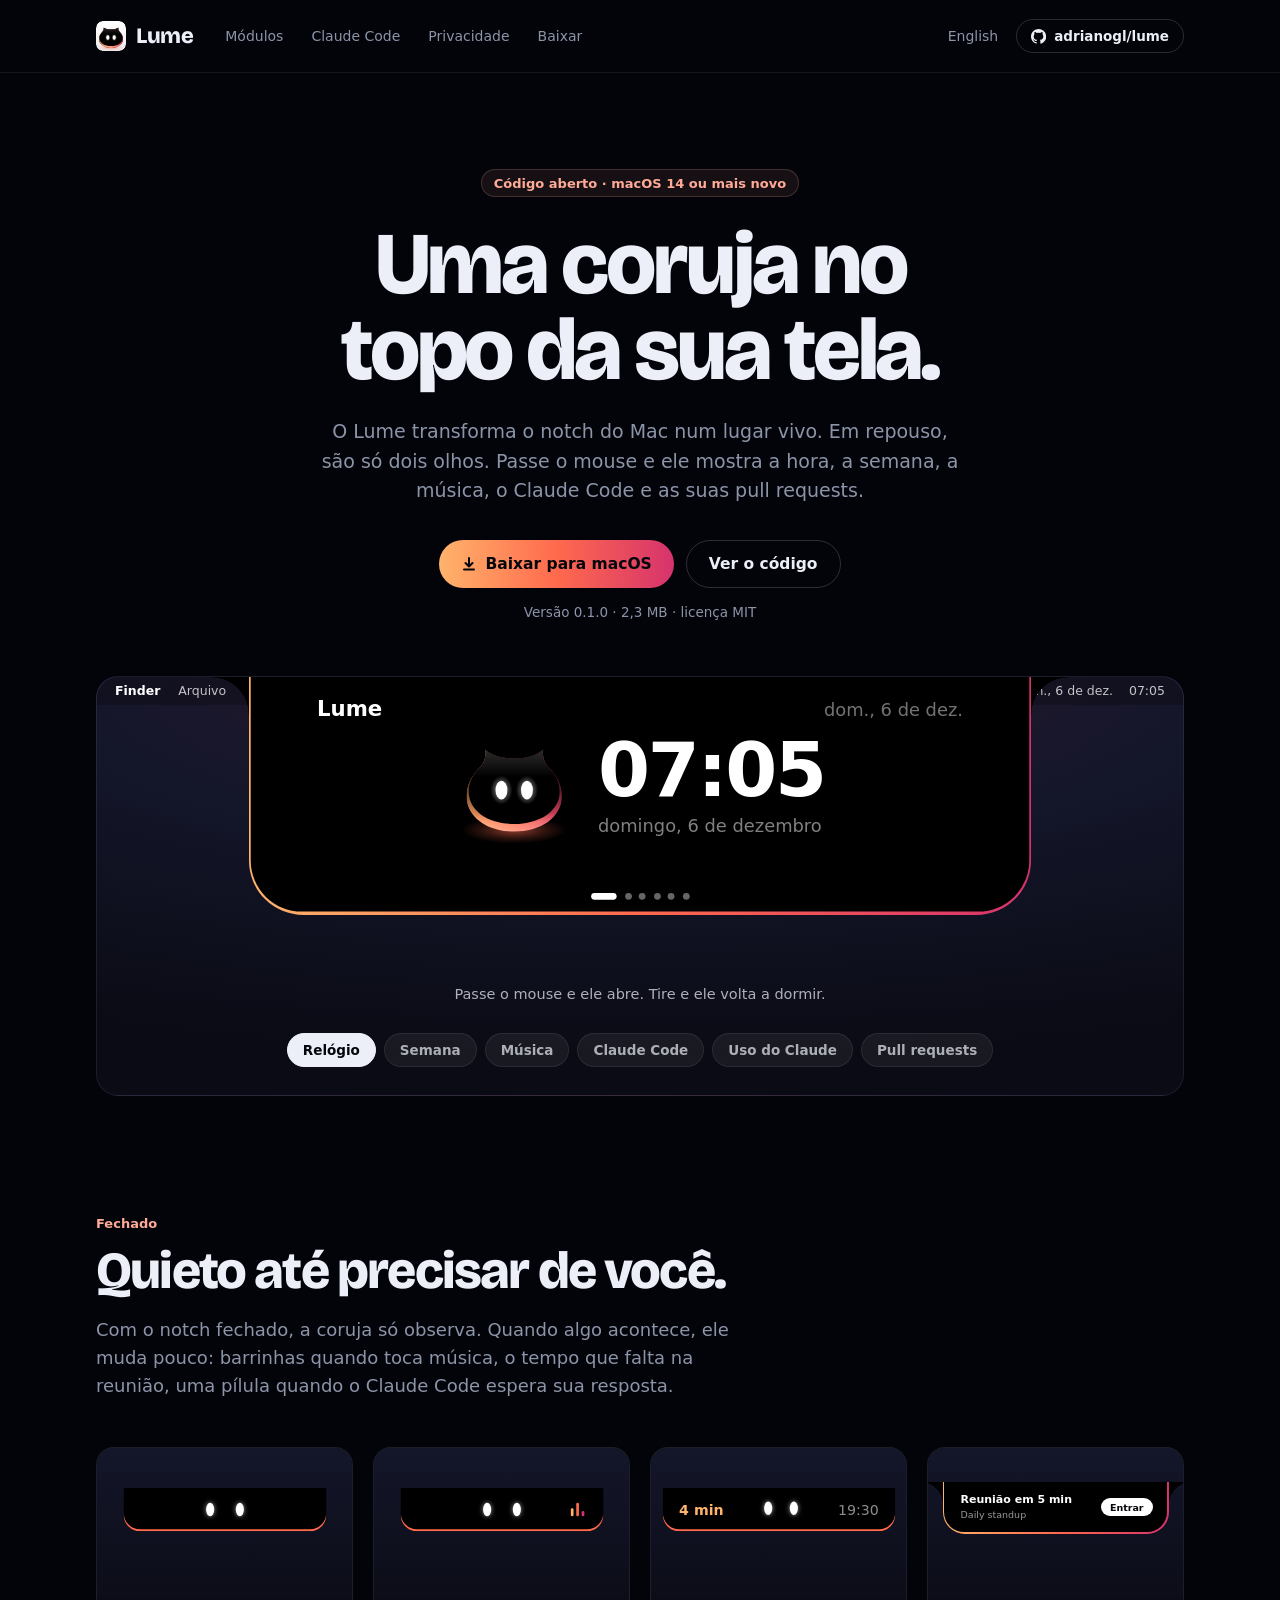
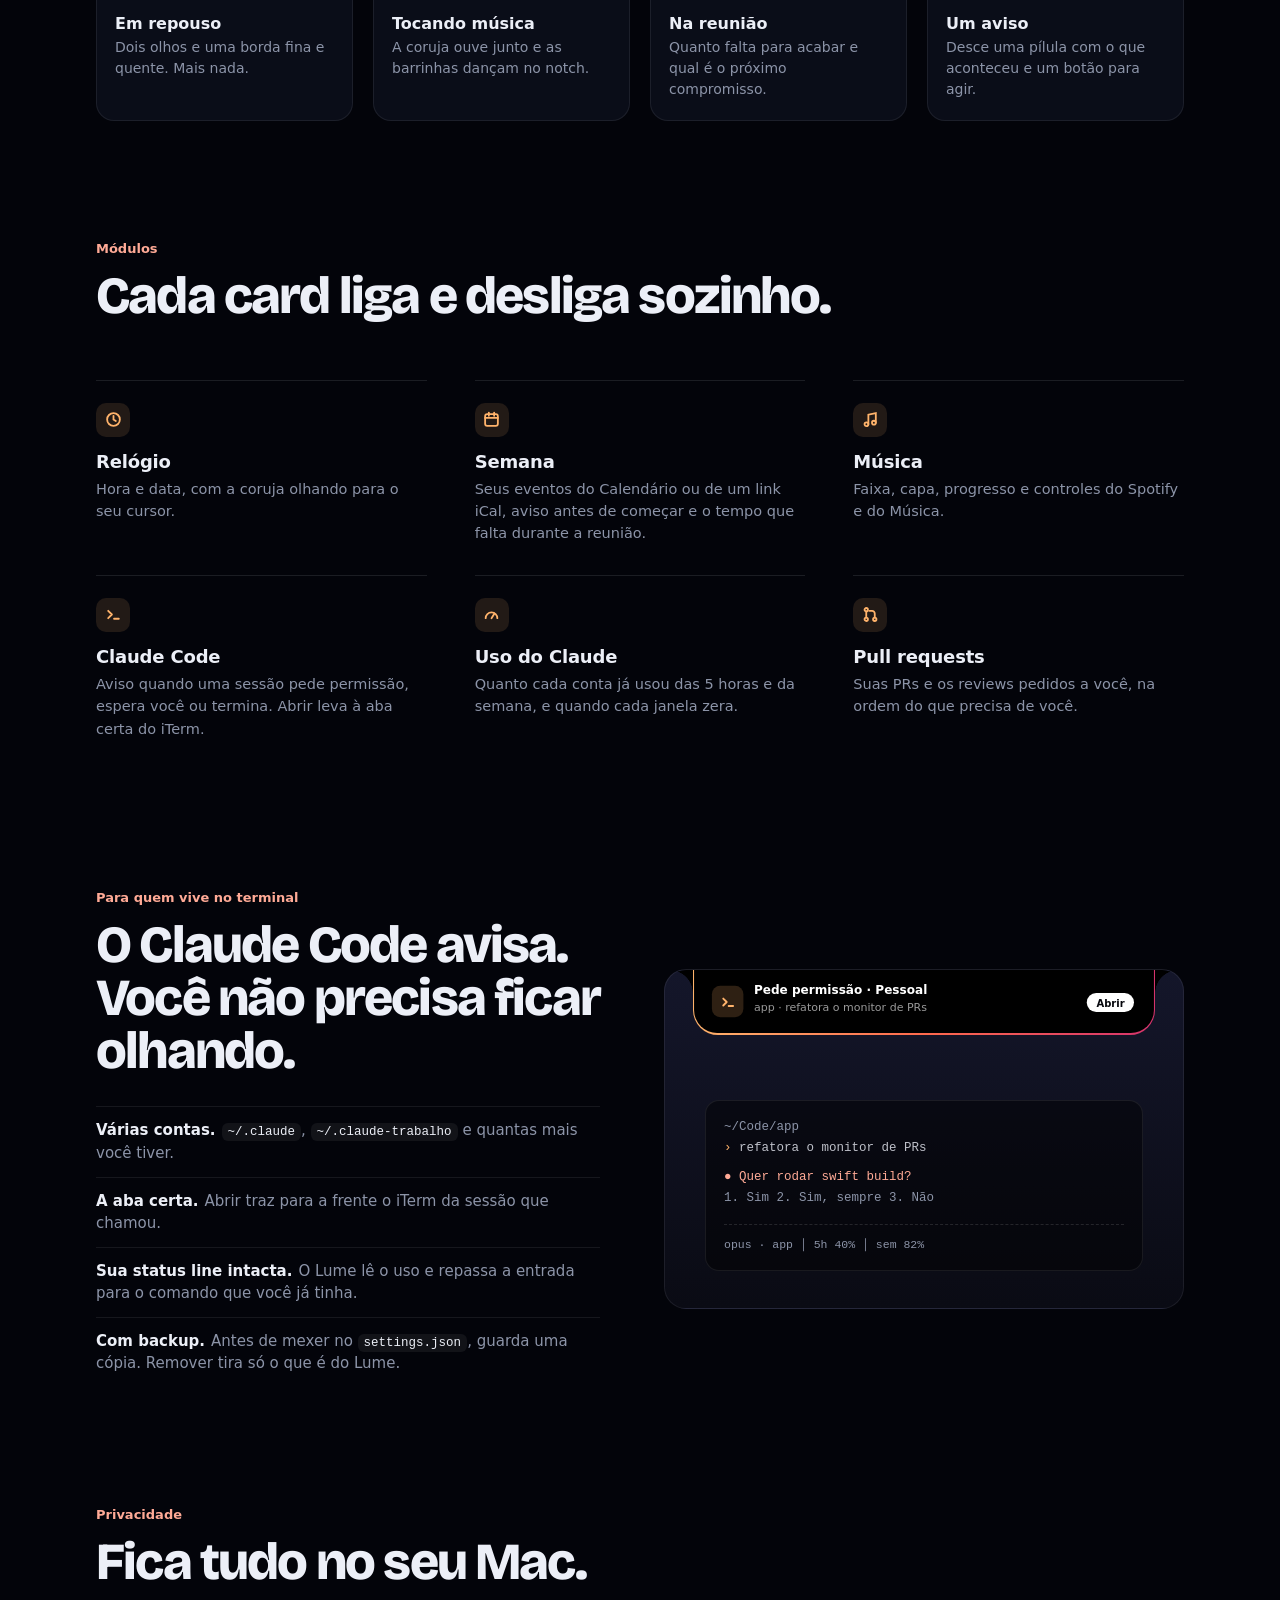
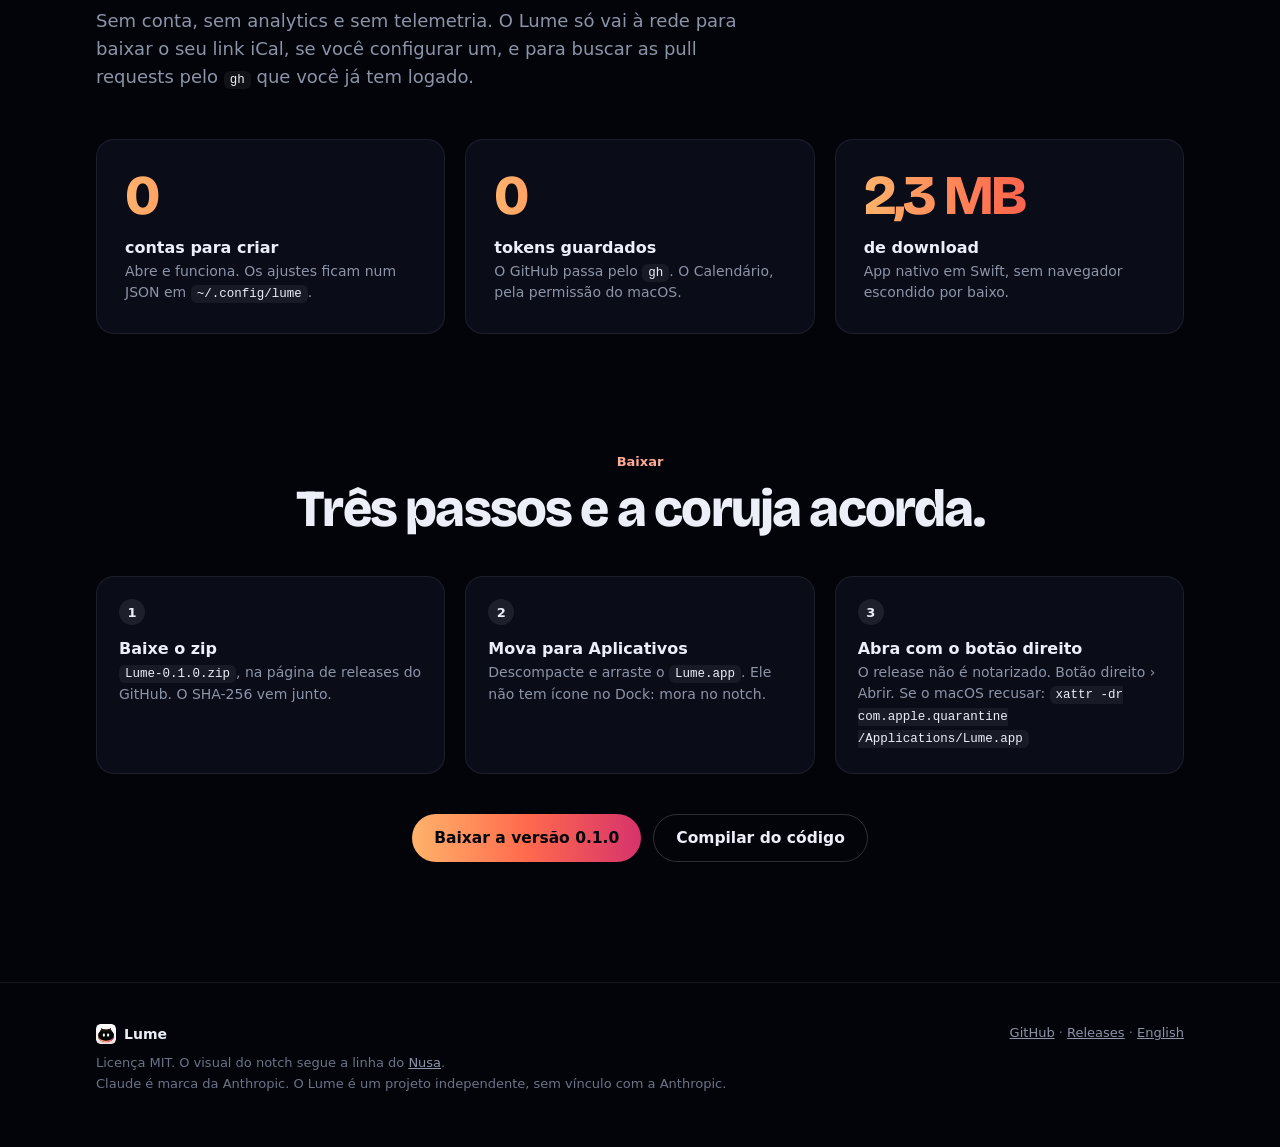
==== site/index.html @ 87adcc66 "feat(site): adiciona landing page em português e inglês no github pages" ====
<!doctype html>
<html lang="pt-BR">
<head>
<meta charset="utf-8">
<meta name="viewport" content="width=device-width, initial-scale=1">
<title>Lume · uma coruja no notch do Mac</title>
<meta name="description" content="O Lume transforma o notch do Mac num lugar vivo: hora, semana, música, avisos do Claude Code e pull requests. Código aberto, para macOS 14 ou mais novo.">
<meta name="theme-color" content="#03040a">
<meta property="og:title" content="Lume · uma coruja no notch do Mac">
<meta property="og:description" content="Hora, semana, música, Claude Code e pull requests no topo da tela. Código aberto.">
<meta property="og:type" content="website">
<link rel="alternate" hreflang="pt-BR" href="https://adrianogl.github.io/lume/">
<link rel="alternate" hreflang="en" href="https://adrianogl.github.io/lume/en/">
<link rel="icon" href="assets/icon.svg" type="image/svg+xml">
<link rel="apple-touch-icon" href="assets/apple-touch-icon.png">
<link rel="preconnect" href="https://fonts.googleapis.com">
<link rel="preconnect" href="https://fonts.gstatic.com" crossorigin>
<link href="https://fonts.googleapis.com/css2?family=Bricolage+Grotesque:opsz,wght@12..96,700;12..96,800&display=swap" rel="stylesheet">
<link rel="stylesheet" href="assets/style.css">
</head>
<body>

<header class="nav">
  <div class="wrap">
    <a class="brand" href="#top"><span class="mark"></span>Lume</a>
    <nav class="nav-links">
      <a href="#modulos">Módulos</a>
      <a href="#claude-code">Claude Code</a>
      <a href="#privacidade">Privacidade</a>
      <a href="#baixar">Baixar</a>
    </nav>
    <div class="nav-end">
      <a class="lang" href="en/" hreflang="en">English</a>
      <a class="gh" href="https://github.com/adrianogl/lume"><svg width="15" height="15" viewBox="0 0 16 16" fill="currentColor" aria-hidden="true"><path d="M8 0a8 8 0 0 0-2.53 15.59c.4.07.55-.17.55-.38v-1.33c-2.23.48-2.7-1.07-2.7-1.07-.36-.92-.89-1.17-.89-1.17-.73-.5.06-.49.06-.49.8.06 1.23.83 1.23.83.71 1.23 1.87.87 2.33.67.07-.52.28-.87.5-1.07-1.78-.2-3.65-.89-3.65-3.96 0-.87.31-1.59.83-2.15-.08-.2-.36-1.02.08-2.12 0 0 .67-.22 2.2.82a7.6 7.6 0 0 1 4 0c1.53-1.04 2.2-.82 2.2-.82.44 1.1.16 1.92.08 2.12.52.56.83 1.28.83 2.15 0 3.08-1.87 3.76-3.66 3.96.29.25.54.73.54 1.48v2.2c0 .21.15.46.55.38A8 8 0 0 0 8 0Z"/></svg><span>adrianogl/lume</span></a>
    </div>
  </div>
</header>

<main id="top">
  <section class="hero wrap">
    <p class="kick badge">Código aberto · macOS 14 ou mais novo</p>
    <h1 class="disp">Uma coruja no<br>topo da sua tela.</h1>
    <p class="lead">O Lume transforma o notch do Mac num lugar vivo. Em repouso, são só dois olhos. Passe o mouse e ele mostra a hora, a semana, a música, o Claude Code e as suas pull requests.</p>
    <div class="actions">
      <a class="btn main" href="https://github.com/adrianogl/lume/releases/download/v0.1.0/Lume-0.1.0.zip"><svg width="16" height="16" viewBox="0 0 16 16" fill="none" stroke="currentColor" stroke-width="2" stroke-linecap="round" stroke-linejoin="round" aria-hidden="true"><path d="M8 2v8.5M4.5 7 8 10.5 11.5 7M3 13.5h10"/></svg>Baixar para macOS</a>
      <a class="btn ghost" href="https://github.com/adrianogl/lume">Ver o código</a>
    </div>
    <p class="meta">Versão 0.1.0 · 2,3 MB · licença MIT</p>

    <div class="screen" data-screen>
      <div class="menubar" aria-hidden="true"><b>Finder</b><span>Arquivo</span><span>Editar</span><span>Visualizar</span><div class="end"><span data-date-short></span><span data-time></span></div></div>
      <div class="hold" aria-hidden="true">
        <div class="nt"><div class="in"></div>
          <div class="card" data-card="clock">
            <div class="hd">Lume<span class="side" data-date-short></span></div>
            <div class="body clock">
              <img src="assets/owl.svg" alt="">
              <div><div class="time" data-time>18:42</div><div class="date" data-date-long>quinta-feira, 26 de novembro</div></div>
            </div>
          </div>
          <div class="card" data-card="week">
            <div class="hd">Semana<span class="side">esta semana</span></div>
            <div class="body">
              <div class="days" data-week>
                <div>seg<b>23</b><s>•</s></div>
                <div>ter<b>24</b><s>••</s></div>
                <div>qua<b>25</b><s></s></div>
                <div class="today">qui<b>26</b><s>•••</s></div>
                <div>sex<b>27</b><s>•</s></div>
                <div>sáb<b>28</b><s></s></div>
                <div>dom<b>29</b><s></s></div>
              </div>
              <div class="event"><div><b>Daily standup</b><span>em 18 min · 19:00 – 19:15</span></div></div>
            </div>
          </div>
          <div class="card" data-card="music">
            <div class="body music">
              <div class="art"></div>
              <div class="info">
                <div class="title">Nome da faixa</div>
                <div class="who">Artista · Spotify</div>
                <div class="track"><div class="fill" style="width:42%"></div></div>
                <div class="times"><span>1:32</span><span>3:38</span></div>
                <div class="controls">
                  <svg width="12" height="12" viewBox="0 0 16 16" fill="#fff"><path d="M3 3h2v10H3zM14 3v10L6 8z"/></svg>
                  <svg width="15" height="15" viewBox="0 0 16 16" fill="#fff"><path d="M4 2.5h3v11H4zM9 2.5h3v11H9z"/></svg>
                  <svg width="12" height="12" viewBox="0 0 16 16" fill="#fff"><path d="M11 3h2v10h-2zM2 3v10l8-5z"/></svg>
                </div>
              </div>
            </div>
          </div>
          <div class="card" data-card="claude">
            <div class="hd">Claude Code<span class="side">2 avisos</span></div>
            <div class="body">
              <div class="row"><span class="led"></span><div class="grow"><b>Pediu permissão para rodar um comando</b><span>app · refatora o monitor · agora</span></div><span class="chipbtn">Abrir</span></div>
              <div class="row"><span class="led done"></span><div class="grow"><b>Terminou</b><span>site · ajusta o hero · há 4 min</span></div><span class="chipbtn soft">Abrir</span></div>
            </div>
          </div>
          <div class="card" data-card="usage">
            <div class="hd">Uso do Claude<span class="side">há 1 min</span></div>
            <div class="body">
              <div class="account">Pessoal</div>
              <div class="bars">
                <div class="bar"><div class="lbl"><span>5 horas · zera 21:00</span><b>40%</b></div><div class="track"><div class="fill" style="width:40%"></div></div></div>
                <div class="bar"><div class="lbl"><span>Semana · zera ter</span><b>82%</b></div><div class="track"><div class="fill hot" style="width:82%"></div></div></div>
              </div>
              <div class="account">Trabalho</div>
              <div class="bars">
                <div class="bar"><div class="lbl"><span>5 horas · zera 19:40</span><b>16%</b></div><div class="track"><div class="fill" style="width:16%"></div></div></div>
                <div class="bar"><div class="lbl"><span>Semana · zera qua</span><b>5%</b></div><div class="track"><div class="fill" style="width:5%"></div></div></div>
              </div>
            </div>
          </div>
          <div class="card" data-card="prs">
            <div class="hd">Pull requests<span class="side">2 precisam de você</span></div>
            <div class="body">
              <div class="row pr"><div class="top"><span class="tag">CI falhou</span><b>Adiciona cache no feed</b><span class="ago">há 12 min</span></div><span>#482 · feat/cache → main · +184 −22</span></div>
              <div class="row pr"><div class="top"><span class="tag ok">Pronta para merge</span><b>Corrige fuso no calendário</b><span class="ago">há 1 h</span></div><span>#479 · fix/tz → main · 2 aprovações</span></div>
            </div>
          </div>
          <div class="dots"><i></i><i></i><i></i><i></i><i></i><i></i></div>
        </div>
      </div>
      <p class="caption" data-caption aria-live="polite"></p>
      <div class="chips">
        <button class="chip" type="button" data-page="clock" data-caption="Passe o mouse e ele abre. Tire e ele volta a dormir.">Relógio</button>
        <button class="chip" type="button" data-page="week" data-caption="Os eventos da semana e o próximo compromisso.">Semana</button>
        <button class="chip" type="button" data-page="music" data-caption="Spotify ou Música, com capa e controles.">Música</button>
        <button class="chip" type="button" data-page="claude" data-caption="As sessões que pediram algo, com o atalho para a aba certa.">Claude Code</button>
        <button class="chip" type="button" data-page="usage" data-caption="Os limites de cada conta, direto da status line.">Uso do Claude</button>
        <button class="chip" type="button" data-page="prs" data-caption="O que precisa de você primeiro.">Pull requests</button>
      </div>
    </div>
  </section>

  <section class="section wrap">
    <p class="kick">Fechado</p>
    <h2 class="disp h2">Quieto até precisar de você.</h2>
    <p class="lead">Com o notch fechado, a coruja só observa. Quando algo acontece, ele muda pouco: barrinhas quando toca música, o tempo que falta na reunião, uma pílula quando o Claude Code espera sua resposta.</p>
    <div class="strip">
      <div class="tile"><div class="stage" aria-hidden="true"><div class="hold"><div class="closed" style="width:150px"><span class="eye"></span><span class="eye"></span></div></div></div><div class="text"><h3>Em repouso</h3><p>Dois olhos e uma borda fina e quente. Mais nada.</p></div></div>
      <div class="tile"><div class="stage" aria-hidden="true"><div class="hold"><div class="closed" style="width:150px"><span class="eye"></span><span class="eye"></span><span class="eq"><i></i><i></i><i></i></span></div></div></div><div class="text"><h3>Tocando música</h3><p>A coruja ouve junto e as barrinhas dançam no notch.</p></div></div>
      <div class="tile"><div class="stage" aria-hidden="true"><div class="hold"><div class="closed meeting" style="width:172px"><span class="left">4 min</span><span><span class="eye"></span> <span class="eye" style="margin-left:10px"></span></span><span class="right">19:30</span></div></div></div><div class="text"><h3>Na reunião</h3><p>Quanto falta para acabar e qual é o próximo compromisso.</p></div></div>
      <div class="tile"><div class="stage" aria-hidden="true"><div class="hold small"><div class="nt mini-alert"><div class="in"></div><div class="txt"><b>Reunião em 5 min</b><span>Daily standup</span></div><div class="acts"><span class="chipbtn">Entrar</span></div></div></div></div><div class="text"><h3>Um aviso</h3><p>Desce uma pílula com o que aconteceu e um botão para agir.</p></div></div>
    </div>
  </section>

  <section class="section wrap" id="modulos">
    <p class="kick">Módulos</p>
    <h2 class="disp h2">Cada card liga e desliga sozinho.</h2>
    <div class="grid">
      <div><div class="ic"><svg width="17" height="17" viewBox="0 0 16 16" fill="none" stroke="#ffb36b" stroke-width="1.7" stroke-linecap="round" aria-hidden="true"><circle cx="8" cy="8" r="6"/><path d="M8 4.5V8l2.2 1.4"/></svg></div><h3>Relógio</h3><p>Hora e data, com a coruja olhando para o seu cursor.</p></div>
      <div><div class="ic"><svg width="17" height="17" viewBox="0 0 16 16" fill="none" stroke="#ffb36b" stroke-width="1.7" stroke-linecap="round" aria-hidden="true"><rect x="2" y="3" width="12" height="11" rx="2"/><path d="M2 6.5h12M5.5 1.5v3M10.5 1.5v3"/></svg></div><h3>Semana</h3><p>Seus eventos do Calendário ou de um link iCal, aviso antes de começar e o tempo que falta durante a reunião.</p></div>
      <div><div class="ic"><svg width="17" height="17" viewBox="0 0 16 16" fill="none" stroke="#ffb36b" stroke-width="1.7" stroke-linecap="round" aria-hidden="true"><path d="M6 12.5V3.5l7-1.5v9"/><circle cx="4.2" cy="12.5" r="1.8"/><circle cx="11.2" cy="11" r="1.8"/></svg></div><h3>Música</h3><p>Faixa, capa, progresso e controles do Spotify e do Música.</p></div>
      <div><div class="ic"><svg width="17" height="17" viewBox="0 0 16 16" fill="none" stroke="#ffb36b" stroke-width="1.7" stroke-linecap="round" stroke-linejoin="round" aria-hidden="true"><path d="M3 4.5 6.5 8 3 11.5M8.5 12h4.5"/></svg></div><h3>Claude Code</h3><p>Aviso quando uma sessão pede permissão, espera você ou termina. Abrir leva à aba certa do iTerm.</p></div>
      <div><div class="ic"><svg width="17" height="17" viewBox="0 0 16 16" fill="none" stroke="#ffb36b" stroke-width="1.7" stroke-linecap="round" aria-hidden="true"><path d="M2.5 11.5a5.5 5.5 0 1 1 11 0"/><path d="M8 11.5 10.8 7"/></svg></div><h3>Uso do Claude</h3><p>Quanto cada conta já usou das 5 horas e da semana, e quando cada janela zera.</p></div>
      <div><div class="ic"><svg width="17" height="17" viewBox="0 0 16 16" fill="none" stroke="#ffb36b" stroke-width="1.7" stroke-linecap="round" aria-hidden="true"><circle cx="4" cy="3.5" r="1.6"/><circle cx="4" cy="12.5" r="1.6"/><circle cx="12" cy="12.5" r="1.6"/><path d="M4 5.1v5.8M12 10.9V7a2.5 2.5 0 0 0-2.5-2.5H7"/></svg></div><h3>Pull requests</h3><p>Suas PRs e os reviews pedidos a você, na ordem do que precisa de você.</p></div>
    </div>
  </section>

  <section class="section wrap" id="claude-code">
    <div class="split">
      <div>
        <p class="kick">Para quem vive no terminal</p>
        <h2 class="disp h2">O Claude Code avisa. Você não precisa ficar olhando.</h2>
        <ul class="list">
          <li><b>Várias contas.</b><code>~/.claude</code>, <code>~/.claude-trabalho</code> e quantas mais você tiver.</li>
          <li><b>A aba certa.</b>Abrir traz para a frente o iTerm da sessão que chamou.</li>
          <li><b>Sua status line intacta.</b>O Lume lê o uso e repassa a entrada para o comando que você já tinha.</li>
          <li><b>Com backup.</b>Antes de mexer no <code>settings.json</code>, guarda uma cópia. Remover tira só o que é do Lume.</li>
        </ul>
      </div>
      <div class="panel" aria-hidden="true">
        <div class="hold">
          <div class="nt pill"><div class="in"></div>
            <div class="alert-icon"><svg width="15" height="15" viewBox="0 0 16 16" fill="none" stroke="#ffb36b" stroke-width="1.9" stroke-linecap="round" stroke-linejoin="round"><path d="M3 4.5 6.5 8 3 11.5M8.5 12h4.5"/></svg></div>
            <div class="alert-text"><b>Pede permissão · Pessoal</b><span>app · refatora o monitor de PRs</span></div>
            <div class="alert-act"><span class="chipbtn">Abrir</span></div>
          </div>
        </div>
        <div class="terminal">
          <div class="dim">~/Code/app</div>
          <div><span style="color:#ffb36b">›</span> refatora o monitor de PRs</div>
          <div class="ask">● Quer rodar swift build?</div>
          <div class="dim">  1. Sim   2. Sim, sempre   3. Não</div>
          <div class="status">opus · app  │  5h 40%  │  sem 82%</div>
        </div>
      </div>
    </div>
  </section>

  <section class="section wrap" id="privacidade">
    <p class="kick">Privacidade</p>
    <h2 class="disp h2">Fica tudo no seu Mac.</h2>
    <p class="lead">Sem conta, sem analytics e sem telemetria. O Lume só vai à rede para baixar o seu link iCal, se você configurar um, e para buscar as pull requests pelo <code>gh</code> que você já tem logado.</p>
    <div class="stats">
      <div class="stat"><div class="n">0</div><h3>contas para criar</h3><p>Abre e funciona. Os ajustes ficam num JSON em <code>~/.config/lume</code>.</p></div>
      <div class="stat"><div class="n">0</div><h3>tokens guardados</h3><p>O GitHub passa pelo <code>gh</code>. O Calendário, pela permissão do macOS.</p></div>
      <div class="stat"><div class="n">2,3 MB</div><h3>de download</h3><p>App nativo em Swift, sem navegador escondido por baixo.</p></div>
    </div>
  </section>

  <section class="section wrap download" id="baixar">
    <p class="kick">Baixar</p>
    <h2 class="disp h2">Três passos e a coruja acorda.</h2>
    <div class="steps">
      <div class="step"><div class="k">1</div><h3>Baixe o zip</h3><p><code>Lume-0.1.0.zip</code>, na página de releases do GitHub. O SHA-256 vem junto.</p></div>
      <div class="step"><div class="k">2</div><h3>Mova para Aplicativos</h3><p>Descompacte e arraste o <code>Lume.app</code>. Ele não tem ícone no Dock: mora no notch.</p></div>
      <div class="step"><div class="k">3</div><h3>Abra com o botão direito</h3><p>O release não é notarizado. Botão direito › Abrir. Se o macOS recusar: <code>xattr -dr com.apple.quarantine /Applications/Lume.app</code></p></div>
    </div>
    <div class="actions" style="margin-top:40px">
      <a class="btn main" href="https://github.com/adrianogl/lume/releases/download/v0.1.0/Lume-0.1.0.zip">Baixar a versão 0.1.0</a>
      <a class="btn ghost" href="https://github.com/adrianogl/lume/blob/main/README.pt-BR.md#compilar-do-código">Compilar do código</a>
    </div>
  </section>
</main>

<footer class="footer">
  <div class="wrap">
    <div>
      <div class="name"><span class="mark" style="--size:20px"></span>Lume</div>
      Licença MIT. O visual do notch segue a linha do <a href="https://rama2555.github.io/nusa/">Nusa</a>.<br>
      Claude é marca da Anthropic. O Lume é um projeto independente, sem vínculo com a Anthropic.
    </div>
    <div class="links"><a href="https://github.com/adrianogl/lume">GitHub</a> · <a href="https://github.com/adrianogl/lume/releases">Releases</a> · <a href="en/" hreflang="en">English</a></div>
  </div>
</footer>

<script src="assets/site.js"></script>
</body>
</html>
---- site/assets/style.css ----
:root {
  --bg: #03040a;
  --surface: #0a0d18;
  --line: rgba(236, 239, 247, .08);
  --text: #eceff7;
  --muted: #8c94a8;
  --faint: #6b7387;
  --amber: #ffb36b;
  --coral: #ff6a4d;
  --magenta: #d6336c;
  --peach: #ffaa96;
  --green: #7ee2a8;
  --rim: linear-gradient(90deg, var(--amber), var(--coral) 50%, var(--magenta));
  --display: 'Bricolage Grotesque', system-ui, sans-serif;
  --notch-scale: 1.7;
}

* { box-sizing: border-box; }

html { scroll-behavior: smooth; }

body {
  margin: 0;
  background: var(--bg);
  color: var(--text);
  font-family: -apple-system, 'SF Pro Text', system-ui, sans-serif;
  -webkit-font-smoothing: antialiased;
}

a { color: inherit; }

.wrap { max-width: 1280px; margin: 0 auto; padding-inline: 96px; }

.disp {
  margin: 0;
  font-family: var(--display);
  font-weight: 800;
  letter-spacing: -.035em;
}

.kick { margin: 0 0 14px; font-size: 13px; font-weight: 700; color: var(--peach); }

.h2 { font-size: 52px; line-height: 1.02; max-width: 16em; }

.lead { margin: 18px 0 0; font-size: 18px; line-height: 1.55; color: var(--muted); max-width: 36em; }

.mark {
  display: inline-block;
  flex: none;
  width: var(--size, 30px);
  height: var(--size, 30px);
  border-radius: 23%;
  background: url(icon.svg) center / cover;
}

.nav { border-bottom: 1px solid var(--line); }

.nav .wrap { display: flex; align-items: center; gap: 32px; height: 72px; }

.brand {
  display: flex;
  align-items: center;
  gap: 10px;
  font-family: var(--display);
  font-weight: 800;
  font-size: 22px;
  letter-spacing: -.02em;
  text-decoration: none;
}

.nav-links { display: flex; gap: 28px; }

.nav-links a, .nav .lang { font-size: 14px; color: var(--muted); text-decoration: none; }

.nav-links a:hover, .nav .lang:hover { color: var(--text); }

.nav-end { margin-left: auto; display: flex; align-items: center; gap: 18px; }

.gh {
  display: flex;
  align-items: center;
  gap: 8px;
  height: 34px;
  padding: 0 14px;
  border-radius: 999px;
  border: 1px solid rgba(236, 239, 247, .16);
  font-size: 13.5px;
  font-weight: 600;
  text-decoration: none;
}

.gh:hover { border-color: rgba(236, 239, 247, .35); }

.btn {
  display: inline-flex;
  align-items: center;
  gap: 8px;
  height: 48px;
  padding: 0 22px;
  border-radius: 999px;
  font-size: 15.5px;
  font-weight: 700;
  text-decoration: none;
  transition: transform .15s ease, border-color .15s ease;
}

.btn:hover { transform: translateY(-1px); }

.btn.main { background: var(--rim); color: #05060c; }

.btn.ghost { border: 1px solid rgba(236, 239, 247, .18); }

.btn.ghost:hover { border-color: rgba(236, 239, 247, .4); }

.hero { padding-top: 96px; text-align: center; }

.badge {
  display: inline-flex;
  align-items: center;
  height: 28px;
  padding: 0 12px;
  border-radius: 999px;
  background: rgba(255, 170, 150, .08);
  border: 1px solid rgba(255, 170, 150, .2);
}

.hero h1 { margin-top: 10px; font-size: 88px; line-height: .98; }

.hero .lead { margin: 24px auto 0; max-width: 34em; font-size: 19px; }

.actions { display: flex; justify-content: center; flex-wrap: wrap; gap: 12px; margin-top: 34px; }

.meta { margin: 16px 0 0; font-size: 13.5px; color: var(--muted); }

.screen {
  position: relative;
  margin: 56px auto 0;
  max-width: 1088px;
  height: 420px;
  border-radius: 22px;
  overflow: hidden;
  background: radial-gradient(120% 90% at 50% 0%, #2a1a2e 0%, #14162a 45%, #0a0b14 100%);
  border: 1px solid var(--line);
}

.menubar {
  position: absolute;
  inset: 0 0 auto;
  height: 28px;
  display: flex;
  align-items: center;
  gap: 18px;
  padding: 0 18px;
  font-size: 12.5px;
  color: rgba(255, 255, 255, .75);
  background: rgba(0, 0, 0, .25);
}

.menubar b { color: #fff; }

.menubar .end { margin-left: auto; display: flex; gap: 16px; font-variant-numeric: tabular-nums; }

.hold {
  position: absolute;
  left: 50%;
  top: 0;
  transform: translateX(-50%) scale(var(--scale, var(--notch-scale)));
  transform-origin: top center;
}

.nt {
  position: relative;
  width: 460px;
  height: 140px;
  border-radius: 0 0 32px 32px;
  background: var(--rim);
  font-size: 11px;
  color: #fff;
  text-align: left;
}

.nt::before, .nt::after { content: ""; position: absolute; top: 0; width: 22px; height: 22px; }

.nt::before { right: 100%; background: radial-gradient(circle at 0 100%, transparent 21.5px, #000 22px); }

.nt::after { left: 100%; background: radial-gradient(circle at 100% 100%, transparent 21.5px, #000 22px); }

.nt .in { position: absolute; left: 1.2px; right: 1.2px; top: 0; bottom: 2.5px; background: #000; border-radius: 0 0 30px 30px; }

.nt.pill { height: 60px; border-radius: 0 0 24px 24px; }

.nt.pill .in { border-radius: 0 0 22px 22px; }

.card { position: absolute; inset: 0; opacity: 0; transition: opacity .25s ease; pointer-events: none; }

.card.on { opacity: 1; }

.hd { position: absolute; left: 40px; right: 40px; top: 11px; display: flex; align-items: center; gap: 6px; font-size: 12.5px; font-weight: 600; }

.hd .side { margin-left: auto; font-size: 10.5px; font-weight: 500; color: rgba(255, 255, 255, .45); }

.body { position: absolute; left: 40px; right: 40px; top: 36px; }

.dots { position: absolute; left: 50%; bottom: 9px; transform: translateX(-50%); display: flex; gap: 4.5px; }

.dots i { display: block; width: 4px; height: 4px; border-radius: 2px; background: rgba(255, 255, 255, .4); transition: width .25s ease, background .25s ease; }

.dots i.on { width: 15px; background: #fff; }

.clock { display: flex; align-items: center; justify-content: center; gap: 14px; top: 28px; }

.clock img { width: 70px; height: 70px; }

.clock .time { font-size: 44px; font-weight: 700; letter-spacing: -.03em; line-height: 1; font-variant-numeric: tabular-nums; }

.clock .date { font-size: 10.5px; color: rgba(255, 255, 255, .5); margin-top: 4px; }

.days { display: grid; grid-template-columns: repeat(7, 1fr); gap: 4px; text-align: center; font-size: 9.5px; color: rgba(255, 255, 255, .5); }

.days b { display: block; margin-top: 2px; font-size: 13px; color: #fff; font-weight: 600; }

.days .today { color: var(--amber); }

.days .today b { margin: 2px 6px 0; border-radius: 6px; background: var(--amber); color: #05060c; font-weight: 700; }

.days s { display: block; height: 6px; margin-top: 3px; text-decoration: none; color: var(--amber); line-height: 6px; letter-spacing: 1px; }

.event { margin-top: 14px; padding: 7px 9px; border-radius: 9px; background: rgba(255, 255, 255, .06); display: flex; align-items: center; gap: 8px; }

.event::before { content: ""; width: 3px; height: 22px; border-radius: 2px; background: var(--amber); }

.event b, .row b { display: block; font-size: 11px; font-weight: 600; }

.event span, .row span { font-size: 9.5px; color: rgba(255, 255, 255, .5); }

.music { top: 22px; display: flex; gap: 12px; align-items: center; }

.music .art { flex: none; width: 64px; height: 64px; border-radius: 10px; background: linear-gradient(135deg, var(--coral), #5b2a86); }

.music .info { flex: 1; min-width: 0; }

.music .title { font-size: 12.5px; font-weight: 700; }

.music .who { font-size: 10.5px; color: rgba(255, 255, 255, .55); }

.music .times { display: flex; justify-content: space-between; font-size: 9px; color: rgba(255, 255, 255, .4); margin-top: 3px; }

.music .controls { display: flex; justify-content: center; align-items: center; gap: 20px; margin-top: 3px; }

.track { height: 5px; border-radius: 3px; background: rgba(255, 255, 255, .1); overflow: hidden; }

.music .track { margin-top: 9px; }

.fill { height: 100%; border-radius: 3px; background: rgba(255, 255, 255, .75); }

.fill.hot { background: linear-gradient(90deg, var(--coral), var(--magenta)); }

.row { display: flex; align-items: center; gap: 8px; padding: 6px 0; border-bottom: 1px solid rgba(255, 255, 255, .1); }

.row:last-child { border-bottom: none; }

.row .grow { flex: 1; min-width: 0; }

.led { flex: none; width: 7px; height: 7px; border-radius: 50%; background: var(--amber); }

.led.done { background: var(--green); }

.row .chipbtn, .chipbtn { flex: none; height: 18px; padding: 0 9px; border-radius: 999px; background: #fff; color: #05060c; font-size: 9.5px; font-weight: 700; display: inline-flex; align-items: center; }

.row .chipbtn.soft, .chipbtn.soft { background: rgba(255, 255, 255, .14); color: #fff; }

.account { font-size: 11px; font-weight: 600; margin-bottom: 4px; }

[data-card="usage"] .body { top: 31px; }

[data-card="usage"] .account + .bars + .account { margin-top: 5px; padding-top: 5px; }

.account + .bars + .account { margin-top: 8px; padding-top: 6px; border-top: 1px solid rgba(255, 255, 255, .1); }

.bars { display: grid; grid-template-columns: 1fr 1fr; gap: 14px; }

.bar .lbl { display: flex; justify-content: space-between; font-size: 9.5px; color: rgba(255, 255, 255, .55); margin-bottom: 3px; }

.bar .lbl b { color: #fff; font-weight: 700; }

.pr { display: block; }

.pr .top { display: flex; gap: 6px; align-items: center; }

.pr .top b { display: inline; }

.pr .ago { margin-left: auto; color: rgba(255, 255, 255, .4); }

.tag { font-size: 8.5px; font-weight: 700; padding: 1px 5px; border-radius: 4px; background: rgba(255, 106, 77, .2); color: #ff8a70; }

.tag.ok { background: rgba(126, 226, 168, .18); color: var(--green); }

.pr > span { display: block; margin-top: 2px; }

.caption { position: absolute; left: 0; right: 0; bottom: 78px; padding: 0 24px; text-align: center; font-size: 14.5px; color: rgba(236, 239, 247, .72); }

.chips { position: absolute; left: 0; right: 0; bottom: 28px; display: flex; justify-content: center; flex-wrap: wrap; gap: 8px; padding: 0 16px; }

.chip {
  height: 34px;
  padding: 0 15px;
  border-radius: 999px;
  font: inherit;
  font-size: 13.5px;
  font-weight: 600;
  color: rgba(236, 239, 247, .7);
  background: rgba(255, 255, 255, .06);
  border: 1px solid rgba(255, 255, 255, .08);
  cursor: pointer;
}

.chip:hover { color: var(--text); }

.chip[aria-pressed="true"] { background: var(--text); color: #05060c; border-color: var(--text); }

.eye { display: inline-block; width: 6px; height: 10px; border-radius: 50%; background: #fff; box-shadow: 0 0 4px rgba(255, 255, 255, .6); }

.closed {
  position: relative;
  height: 32px;
  border-radius: 0 0 12px 12px;
  background: #000;
  color: #fff;
  display: flex;
  align-items: center;
  justify-content: center;
  gap: 16px;
  box-shadow: inset 0 -1.5px 0 var(--coral);
  font-size: 10.5px;
}

.closed .eq { position: absolute; right: 14px; display: flex; gap: 2px; align-items: flex-end; height: 10px; }

.closed .eq i { width: 2px; border-radius: 1px; animation: eq 1s ease-in-out infinite alternate; }

.closed .eq i:nth-child(1) { height: 6px; background: var(--amber); }

.closed .eq i:nth-child(2) { height: 10px; background: var(--coral); animation-delay: -.4s; }

.closed .eq i:nth-child(3) { height: 4px; background: var(--magenta); animation-delay: -.7s; }

@keyframes eq { from { transform: scaleY(.4); } to { transform: scaleY(1); } }

.closed.meeting { justify-content: space-between; padding: 0 12px; }

.closed.meeting .left { color: var(--amber); font-weight: 700; }

.closed.meeting .right { color: rgba(255, 255, 255, .55); }

.section { padding-top: 120px; }

.strip { display: grid; grid-template-columns: repeat(4, minmax(0, 1fr)); gap: 20px; margin-top: 48px; }

.tile, .stat, .step { border-radius: 18px; background: var(--surface); border: 1px solid var(--line); }

.tile { overflow: hidden; }

.tile .stage { position: relative; height: 150px; background: linear-gradient(180deg, #14162a, #0c0d18); }

.tile .hold { top: 40px; --scale: 1.35; }

.tile .hold.small { top: 34px; --scale: 1; }

.tile .text { padding: 16px 18px 20px; }

.tile h3, .stat h3, .step h3 { margin: 0 0 4px; font-size: 16px; }

.tile p, .stat p, .step p { margin: 0; font-size: 14px; line-height: 1.5; color: var(--muted); }

.mini-alert { width: 226px; height: 52px; border-radius: 0 0 22px 22px; }

.mini-alert .in { border-radius: 0 0 20px 20px; }

.mini-alert .txt { position: absolute; left: 18px; top: 11px; line-height: 1.3; }

.mini-alert .txt b { display: block; font-size: 11px; }

.mini-alert .txt span { font-size: 9.5px; color: rgba(255, 255, 255, .6); }

.mini-alert .acts { position: absolute; right: 16px; top: 16px; display: flex; gap: 5px; }

.grid { display: grid; grid-template-columns: repeat(3, minmax(0, 1fr)); gap: 0 48px; margin-top: 56px; }

.grid > div { padding: 22px 0 30px; border-top: 1px solid rgba(236, 239, 247, .1); }

.grid .ic { width: 34px; height: 34px; border-radius: 10px; display: grid; place-items: center; background: rgba(255, 179, 107, .12); margin-bottom: 14px; }

.grid h3 { margin: 0 0 6px; font-size: 18px; letter-spacing: -.01em; }

.grid p { margin: 0; font-size: 14.5px; line-height: 1.55; color: var(--muted); }

.split { display: grid; grid-template-columns: minmax(0, 1fr) 520px; gap: 64px; align-items: center; }

.list { margin: 28px 0 0; padding: 0; list-style: none; }

.list li { padding: 12px 0; border-top: 1px solid var(--line); font-size: 15px; line-height: 1.5; color: var(--muted); }

.list li b { color: var(--text); font-weight: 600; margin-right: 6px; }

.panel { position: relative; height: 340px; border-radius: 22px; background: linear-gradient(180deg, #14162a, #0a0b14); border: 1px solid var(--line); overflow: hidden; }

.panel .hold { --scale: 1.05; }

.panel .nt.pill { width: 440px; height: 62px; }

.alert-icon { position: absolute; left: 18px; top: 15px; width: 30px; height: 30px; border-radius: 8px; background: rgba(255, 179, 107, .18); display: grid; place-items: center; }

.alert-text { position: absolute; left: 58px; top: 12px; line-height: 1.35; }

.alert-text b { display: block; font-size: 11.5px; }

.alert-text span { font-size: 10.5px; color: rgba(255, 255, 255, .6); }

.alert-act { position: absolute; right: 20px; top: 22px; }

.terminal {
  position: absolute;
  left: 40px;
  right: 40px;
  top: 130px;
  border-radius: 14px;
  background: rgba(0, 0, 0, .45);
  border: 1px solid rgba(255, 255, 255, .08);
  padding: 16px 18px;
  font-family: ui-monospace, 'SF Mono', Menlo, monospace;
  font-size: 12.5px;
  line-height: 1.7;
  color: rgba(236, 239, 247, .8);
}

.terminal .dim { color: var(--muted); }

.terminal .ask { margin-top: 8px; color: var(--peach); }

.terminal .status { margin-top: 14px; padding-top: 10px; border-top: 1px dashed rgba(255, 255, 255, .12); font-size: 11.5px; color: var(--muted); }

.stats { display: grid; grid-template-columns: repeat(3, minmax(0, 1fr)); gap: 20px; margin-top: 48px; }

.stat { padding: 28px 28px 30px; }

.stat .n {
  font-family: var(--display);
  font-weight: 800;
  font-size: 56px;
  letter-spacing: -.04em;
  line-height: 1;
  background: var(--rim);
  -webkit-background-clip: text;
  background-clip: text;
  color: transparent;
}

.stat h3 { margin-top: 14px; }

.download { text-align: center; }

.download .h2 { margin: 0 auto; }

.steps { display: grid; grid-template-columns: repeat(3, minmax(0, 1fr)); gap: 20px; margin-top: 40px; text-align: left; }

.step { padding: 22px 22px 24px; }

.step .k { width: 26px; height: 26px; border-radius: 50%; display: grid; place-items: center; font-size: 13px; font-weight: 700; background: rgba(255, 255, 255, .08); margin-bottom: 14px; }

code {
  font-family: ui-monospace, 'SF Mono', Menlo, monospace;
  font-size: 12.5px;
  background: rgba(255, 255, 255, .06);
  padding: 2px 6px;
  border-radius: 6px;
  color: var(--text);
  overflow-wrap: anywhere;
}

.footer { margin-top: 120px; border-top: 1px solid var(--line); }

.footer .wrap { padding-block: 40px 56px; display: grid; grid-template-columns: 1fr auto; gap: 24px; font-size: 13px; color: var(--faint); line-height: 1.6; }

.footer .name { display: flex; align-items: center; gap: 8px; color: var(--text); font-weight: 700; font-size: 14px; margin-bottom: 8px; }

.footer a { color: var(--muted); }

.footer a:hover { color: var(--text); }

.footer .links { text-align: right; }

@media (prefers-reduced-motion: reduce) {
  html { scroll-behavior: auto; }
  .closed .eq i, .card, .dots i, .btn { animation: none; transition: none; }
}

@media (max-width: 1100px) {
  :root { --notch-scale: 1.4; }
  .wrap { padding-inline: 48px; }
  .hero h1 { font-size: 72px; }
  .strip { grid-template-columns: repeat(2, minmax(0, 1fr)); }
  .split { grid-template-columns: 1fr; }
  .panel { max-width: 520px; width: 100%; }
}

@media (max-width: 800px) {
  :root { --notch-scale: 1.05; }
  .nav-links { display: none; }
  .hero { padding-top: 64px; }
  .hero h1 { font-size: 52px; }
  .h2 { font-size: 38px; }
  .screen { height: 380px; }
  .grid, .stats, .steps { grid-template-columns: 1fr; }
  .section { padding-top: 88px; }
}

@media (max-width: 560px) {
  :root { --notch-scale: .68; }
  .wrap { padding-inline: 20px; }
  .hero h1 { font-size: 42px; }
  .hero .lead { font-size: 17px; }
  .screen { height: auto; padding: 120px 0 20px; border-radius: 16px; }
  .caption, .chips { position: static; }
  .caption { margin: 0 0 14px; }
  .chip { height: 30px; padding: 0 12px; font-size: 12.5px; }
  .menubar span { display: none; }
  .caption { font-size: 13.5px; }
  .strip { grid-template-columns: 1fr; }
  .panel { height: 360px; }
  .panel .hold { --scale: .72; }
  .terminal { left: 16px; right: 16px; top: 80px; font-size: 11px; }
  .footer .wrap { grid-template-columns: 1fr; }
  .footer .links { text-align: left; }
  .gh span { display: none; }
}
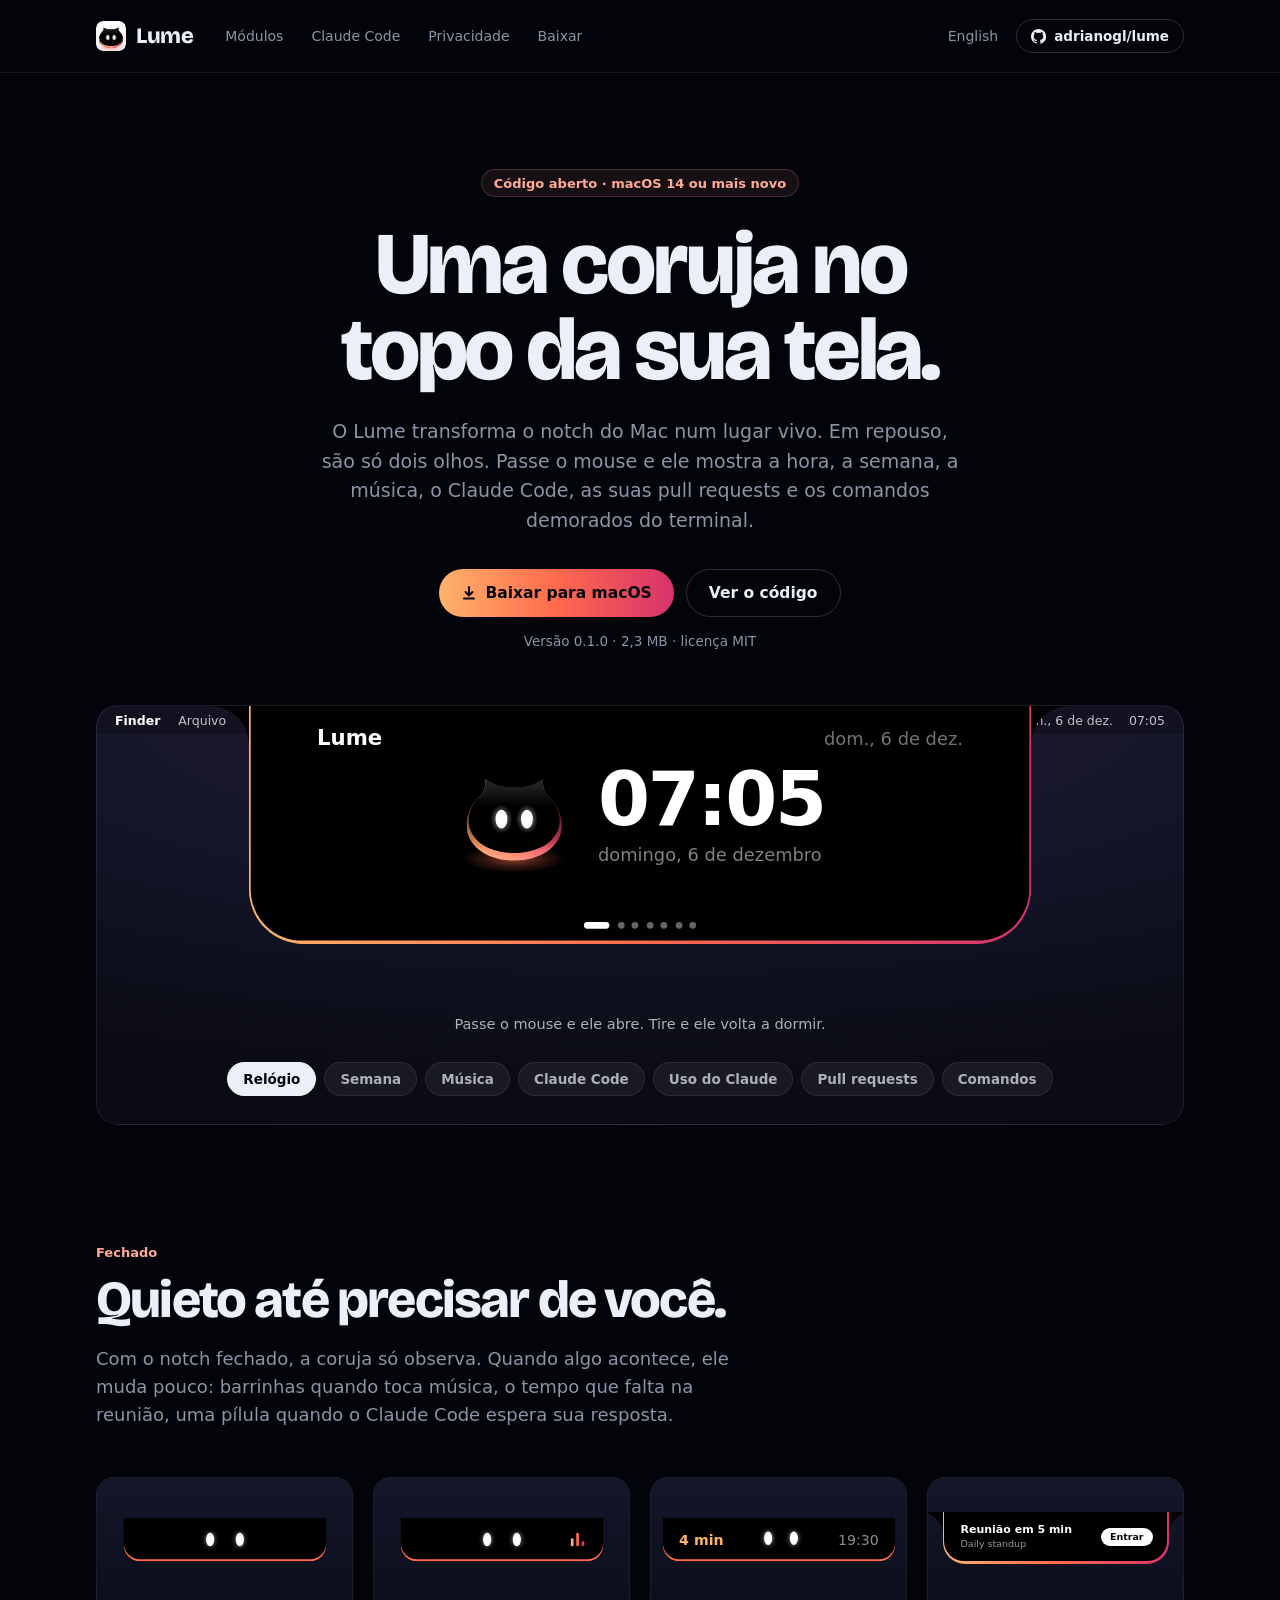
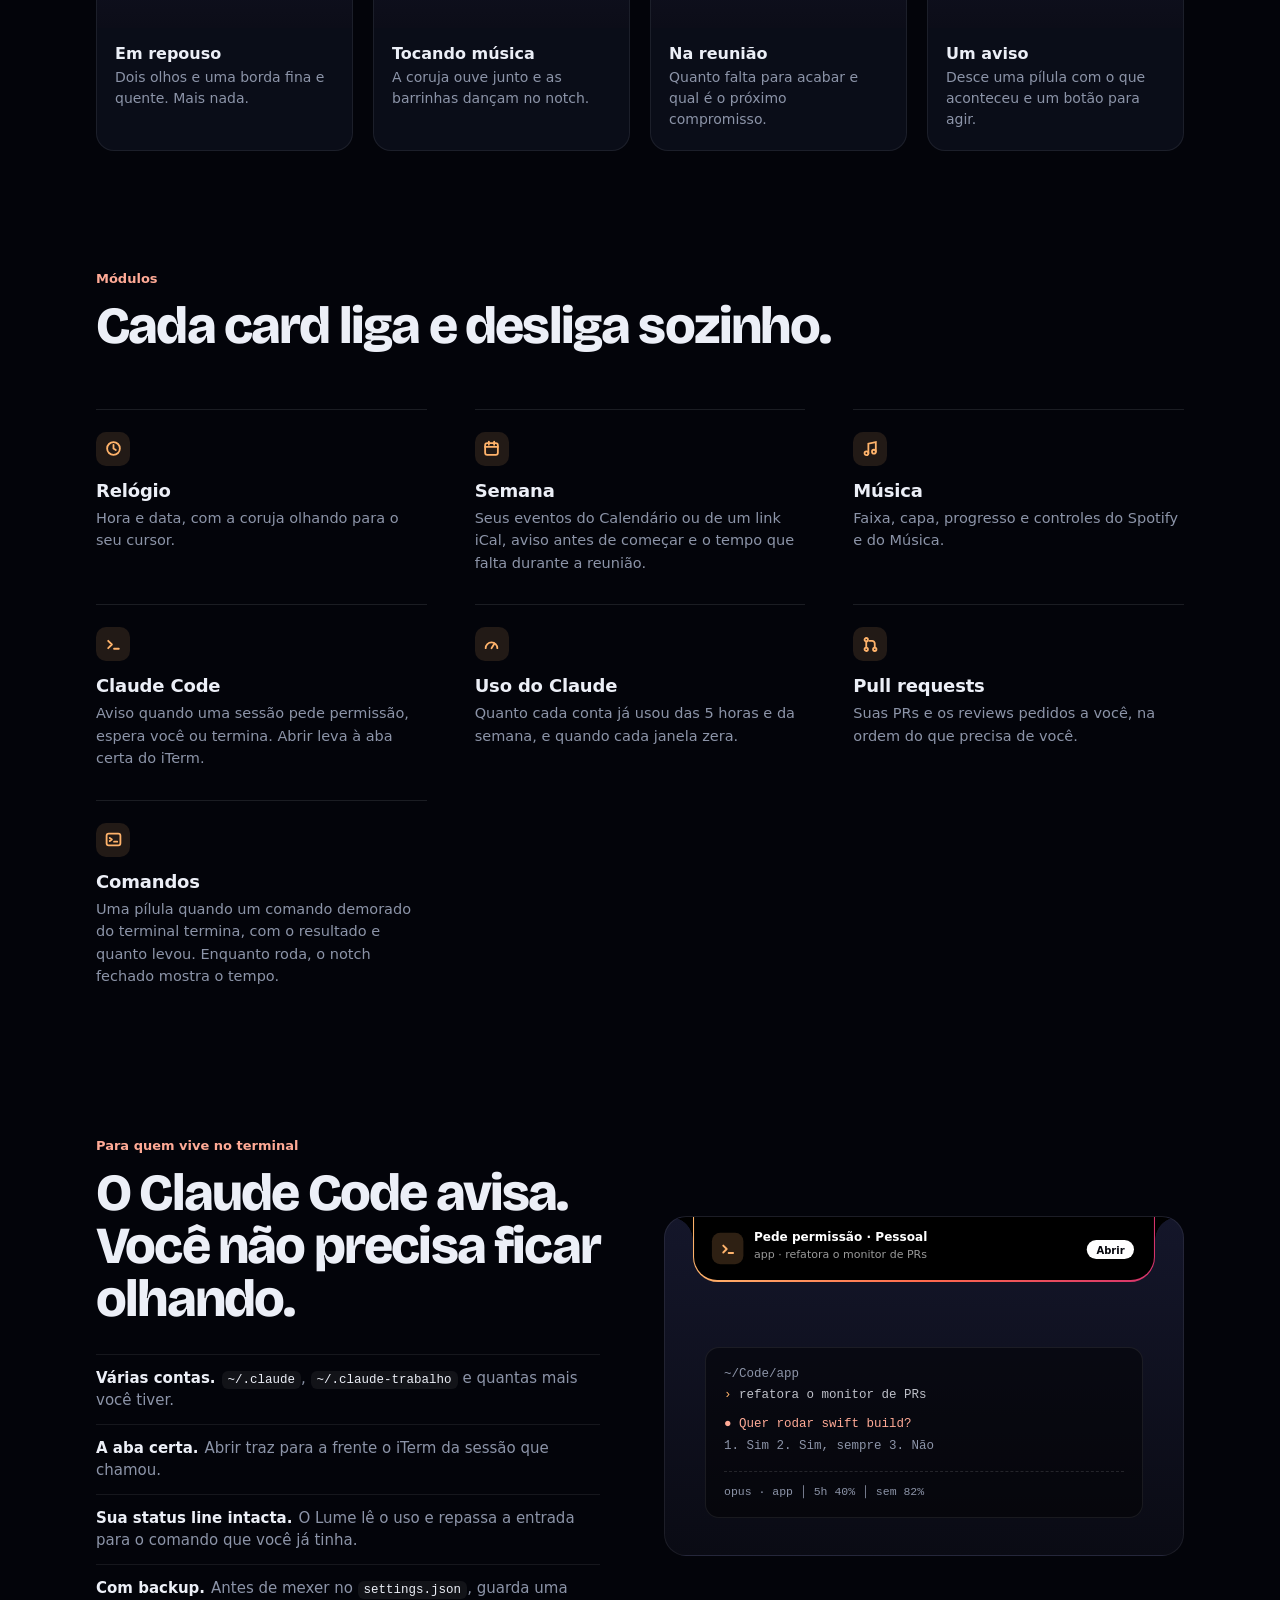
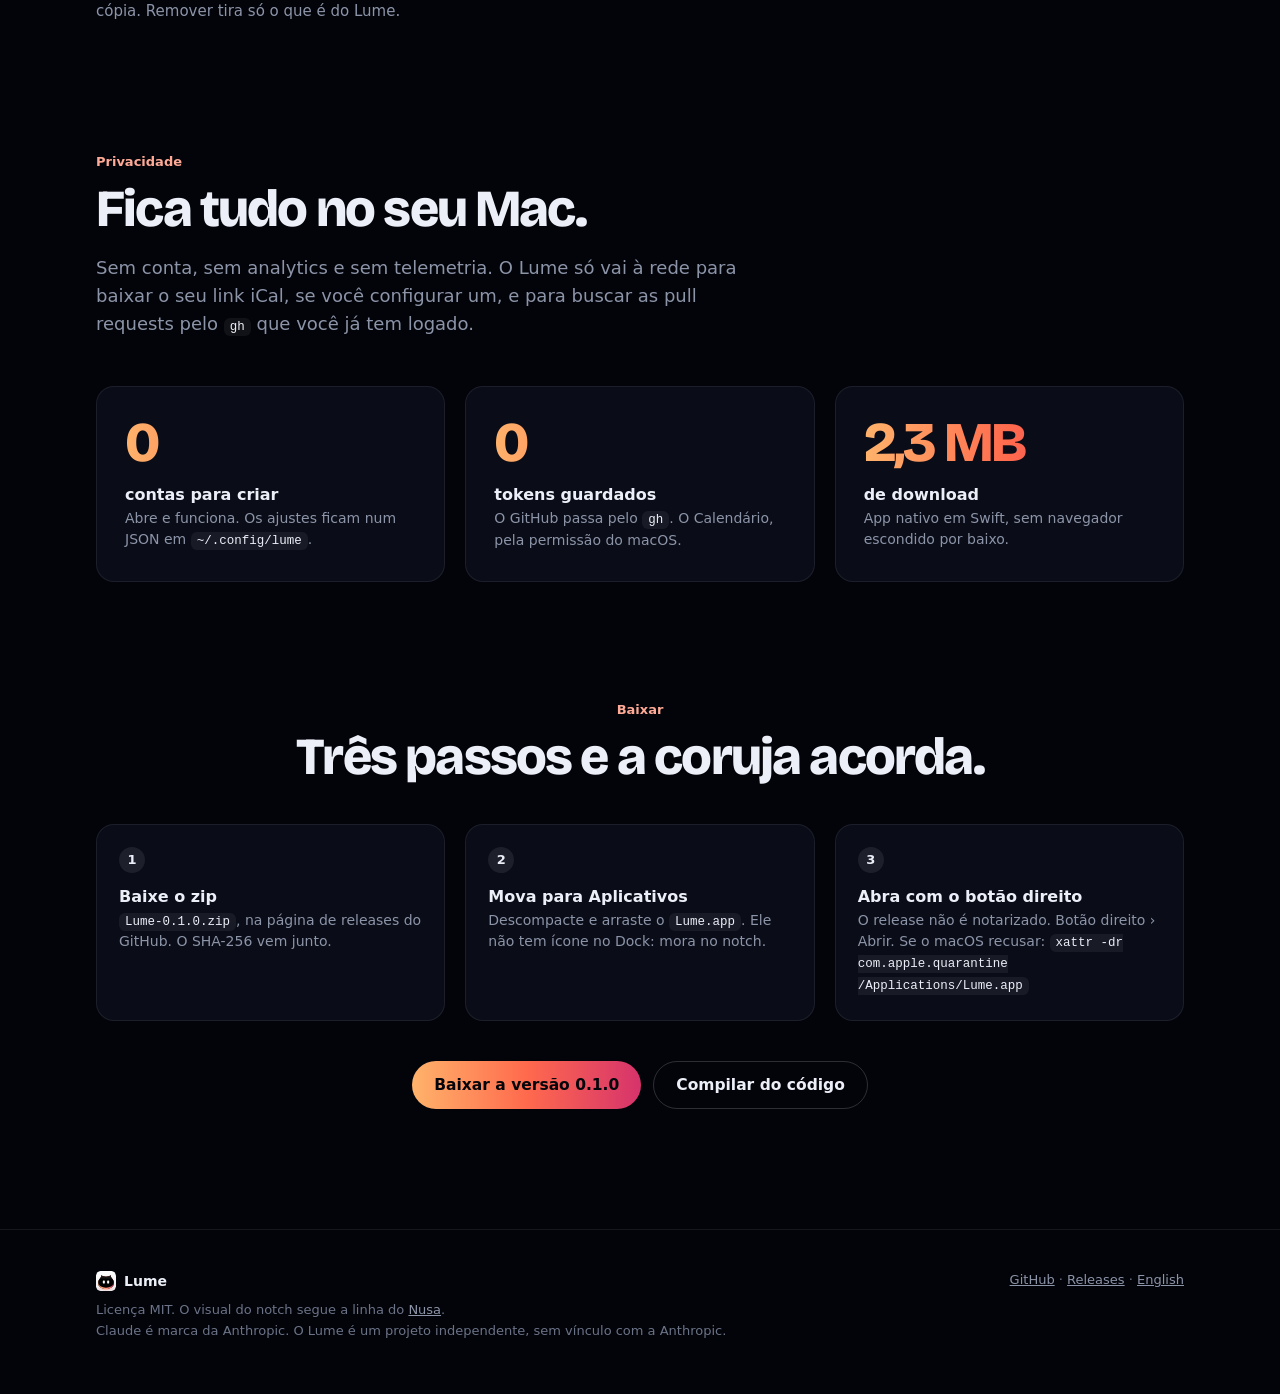
==== commit 2b436fd7: "feat(site): adiciona o módulo comandos na landing" ====
--- a/site/index.html
+++ b/site/index.html
@@ -4,10 +4,10 @@
 <meta charset="utf-8">
 <meta name="viewport" content="width=device-width, initial-scale=1">
 <title>Lume · uma coruja no notch do Mac</title>
-<meta name="description" content="O Lume transforma o notch do Mac num lugar vivo: hora, semana, música, avisos do Claude Code e pull requests. Código aberto, para macOS 14 ou mais novo.">
+<meta name="description" content="O Lume transforma o notch do Mac num lugar vivo: hora, semana, música, avisos do Claude Code, pull requests e comandos do terminal. Código aberto, para macOS 14 ou mais novo.">
 <meta name="theme-color" content="#03040a">
 <meta property="og:title" content="Lume · uma coruja no notch do Mac">
-<meta property="og:description" content="Hora, semana, música, Claude Code e pull requests no topo da tela. Código aberto.">
+<meta property="og:description" content="Hora, semana, música, Claude Code, pull requests e comandos no topo da tela. Código aberto.">
 <meta property="og:type" content="website">
 <link rel="alternate" hreflang="pt-BR" href="https://adrianogl.github.io/lume/">
 <link rel="alternate" hreflang="en" href="https://adrianogl.github.io/lume/en/">
@@ -40,7 +40,7 @@
   <section class="hero wrap">
     <p class="kick badge">Código aberto · macOS 14 ou mais novo</p>
     <h1 class="disp">Uma coruja no<br>topo da sua tela.</h1>
-    <p class="lead">O Lume transforma o notch do Mac num lugar vivo. Em repouso, são só dois olhos. Passe o mouse e ele mostra a hora, a semana, a música, o Claude Code e as suas pull requests.</p>
+    <p class="lead">O Lume transforma o notch do Mac num lugar vivo. Em repouso, são só dois olhos. Passe o mouse e ele mostra a hora, a semana, a música, o Claude Code, as suas pull requests e os comandos demorados do terminal.</p>
     <div class="actions">
       <a class="btn main" href="https://github.com/adrianogl/lume/releases/download/v0.1.0/Lume-0.1.0.zip"><svg width="16" height="16" viewBox="0 0 16 16" fill="none" stroke="currentColor" stroke-width="2" stroke-linecap="round" stroke-linejoin="round" aria-hidden="true"><path d="M8 2v8.5M4.5 7 8 10.5 11.5 7M3 13.5h10"/></svg>Baixar para macOS</a>
       <a class="btn ghost" href="https://github.com/adrianogl/lume">Ver o código</a>
@@ -118,7 +118,15 @@
               <div class="row pr"><div class="top"><span class="tag ok">Pronta para merge</span><b>Corrige fuso no calendário</b><span class="ago">há 1 h</span></div><span>#479 · fix/tz → main · 2 aprovações</span></div>
             </div>
           </div>
-          <div class="dots"><i></i><i></i><i></i><i></i><i></i><i></i></div>
+          <div class="card" data-card="commands">
+            <div class="hd">Comandos<span class="side"><i class="spin"></i>1 rodando</span></div>
+            <div class="body cmds">
+              <div class="cmd"><span class="tag run">rodando</span><code>swift build -c release</code><span class="detail">lume · 1 min 12 s</span><span class="chipbtn">Abrir</span></div>
+              <div class="cmd"><span class="tag">exit 1</span><code>npm test</code><span class="detail">site · 2 min 40 s</span><span class="ago">4 min</span><span class="chipbtn">Abrir</span></div>
+              <div class="cmd dim"><span class="tag ok">ok</span><code>./scripts/release.sh</code><span class="detail">lume · 48 s</span><span class="ago">38 min</span><span class="chipbtn soft">Abrir</span></div>
+            </div>
+          </div>
+          <div class="dots"><i></i><i></i><i></i><i></i><i></i><i></i><i></i></div>
         </div>
       </div>
       <p class="caption" data-caption aria-live="polite"></p>
@@ -129,6 +137,7 @@
         <button class="chip" type="button" data-page="claude" data-caption="As sessões que pediram algo, com o atalho para a aba certa.">Claude Code</button>
         <button class="chip" type="button" data-page="usage" data-caption="Os limites de cada conta, direto da status line.">Uso do Claude</button>
         <button class="chip" type="button" data-page="prs" data-caption="O que precisa de você primeiro.">Pull requests</button>
+        <button class="chip" type="button" data-page="commands" data-caption="Quando um comando demorado termina: se passou ou falhou e quanto levou.">Comandos</button>
       </div>
     </div>
   </section>
@@ -155,6 +164,7 @@
       <div><div class="ic"><svg width="17" height="17" viewBox="0 0 16 16" fill="none" stroke="#ffb36b" stroke-width="1.7" stroke-linecap="round" stroke-linejoin="round" aria-hidden="true"><path d="M3 4.5 6.5 8 3 11.5M8.5 12h4.5"/></svg></div><h3>Claude Code</h3><p>Aviso quando uma sessão pede permissão, espera você ou termina. Abrir leva à aba certa do iTerm.</p></div>
       <div><div class="ic"><svg width="17" height="17" viewBox="0 0 16 16" fill="none" stroke="#ffb36b" stroke-width="1.7" stroke-linecap="round" aria-hidden="true"><path d="M2.5 11.5a5.5 5.5 0 1 1 11 0"/><path d="M8 11.5 10.8 7"/></svg></div><h3>Uso do Claude</h3><p>Quanto cada conta já usou das 5 horas e da semana, e quando cada janela zera.</p></div>
       <div><div class="ic"><svg width="17" height="17" viewBox="0 0 16 16" fill="none" stroke="#ffb36b" stroke-width="1.7" stroke-linecap="round" aria-hidden="true"><circle cx="4" cy="3.5" r="1.6"/><circle cx="4" cy="12.5" r="1.6"/><circle cx="12" cy="12.5" r="1.6"/><path d="M4 5.1v5.8M12 10.9V7a2.5 2.5 0 0 0-2.5-2.5H7"/></svg></div><h3>Pull requests</h3><p>Suas PRs e os reviews pedidos a você, na ordem do que precisa de você.</p></div>
+      <div><div class="ic"><svg width="17" height="17" viewBox="0 0 16 16" fill="none" stroke="#ffb36b" stroke-width="1.7" stroke-linecap="round" stroke-linejoin="round" aria-hidden="true"><rect x="1.5" y="2.5" width="13" height="11" rx="2"/><path d="M4.5 6.5 6.5 8l-2 1.5M8.5 10h3"/></svg></div><h3>Comandos</h3><p>Uma pílula quando um comando demorado do terminal termina, com o resultado e quanto levou. Enquanto roda, o notch fechado mostra o tempo.</p></div>
     </div>
   </section>
 
--- a/site/assets/style.css
+++ b/site/assets/style.css
@@ -297,6 +297,28 @@
 
 .pr > span { display: block; margin-top: 2px; }
 
+.hd .side .spin { margin-right: 5px; }
+
+.spin { display: inline-block; vertical-align: -1px; width: 9px; height: 9px; border-radius: 50%; border: 1.6px solid rgba(255, 255, 255, .25); border-top-color: var(--amber); animation: spin .9s linear infinite; }
+
+@keyframes spin { to { transform: rotate(360deg); } }
+
+.cmds { display: grid; gap: 4px; }
+
+.cmd { height: 24px; display: flex; align-items: center; gap: 7px; padding: 0 4px 0 8px; border-radius: 7px; background: rgba(255, 255, 255, .07); }
+
+.cmd.dim { background: rgba(255, 255, 255, .035); opacity: .6; }
+
+.cmd .tag { flex: none; text-transform: uppercase; }
+
+.tag.run { background: rgba(255, 179, 107, .18); color: var(--amber); }
+
+.cmd code { flex: none; padding: 0; background: none; border: 0; font: 500 10.5px ui-monospace, SFMono-Regular, Menlo, monospace; color: #fff; white-space: nowrap; }
+
+.cmd .detail { flex: 1; min-width: 0; font-size: 10px; color: rgba(255, 255, 255, .5); white-space: nowrap; overflow: hidden; text-overflow: ellipsis; }
+
+.cmd .ago { flex: none; font-size: 9.5px; color: rgba(255, 255, 255, .4); font-variant-numeric: tabular-nums; }
+
 .caption { position: absolute; left: 0; right: 0; bottom: 78px; padding: 0 24px; text-align: center; font-size: 14.5px; color: rgba(236, 239, 247, .72); }
 
 .chips { position: absolute; left: 0; right: 0; bottom: 28px; display: flex; justify-content: center; flex-wrap: wrap; gap: 8px; padding: 0 16px; }
@@ -491,7 +513,7 @@
 
 @media (prefers-reduced-motion: reduce) {
   html { scroll-behavior: auto; }
-  .closed .eq i, .card, .dots i, .btn { animation: none; transition: none; }
+  .closed .eq i, .card, .dots i, .btn, .spin { animation: none; transition: none; }
 }
 
 @media (max-width: 1100px) {
